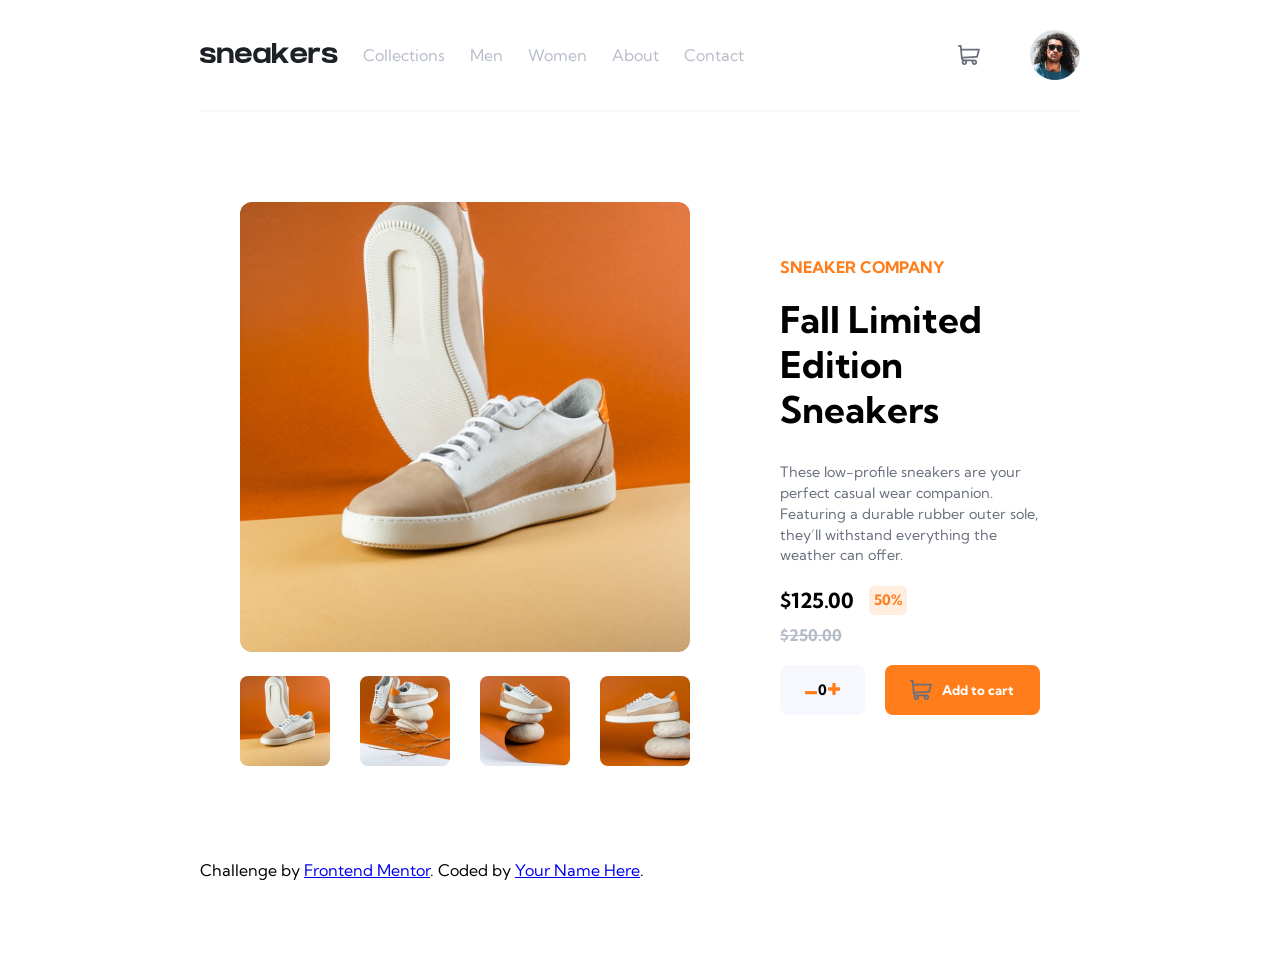
==== e-commerce-product-page/ecommerce-product-page-main/index.html @ 67d880ed "page-ecomerce" ====
<!DOCTYPE html>
<html lang="pt-br">
<head>
  <meta charset="UTF-8">
  <meta name="viewport" content="width=device-width, initial-scale=1.0"> <!-- displays site properly based on user's device -->

  <link rel="icon" type="image/png" sizes="32x32" href="./images/favicon-32x32.png">
  <link rel="stylesheet" href="style.css">
  <link rel="stylesheet" href="mobile.css">
  <title>Frontend Mentor | E-commerce product page</title>

</head>
<body>

  <header>
    <nav>
      <ul>
        <li>
          <figure>
            <img class="logo" src="images/logo.svg" alt="logo">
          </figure>
        </li>
        <li>Collections</li>
        <li>Men</li>
        <li>Women</li>
        <li>About</li>
        <li>Contact</li>
        
          <figure class="profile">
            <img class="cart" src="images/icon-cart.svg" alt="">
            <img class="avatar" src="images/image-avatar.png" alt="">
          </figure>
       
        
      </ul>
    </nav>
  </header>

  <main>
    <section class="product">
      <figure>
        <img class="selected" src="images/image-product-1.jpg" alt="">
      </figure>
      <figure>
        <ul class="thumbnail">
          <li><img src="images/image-product-1-thumbnail.jpg" alt=""></li>
          <li><img src="images/image-product-2-thumbnail.jpg" alt=""></li>
          <li><img src="images/image-product-3-thumbnail.jpg" alt=""></li>
          <li><img src="images/image-product-4-thumbnail.jpg" alt=""></li>
        </ul>
      </figure>
    </section>
    <section class="description">
      <h4>Sneaker Company</h4>
      <h1>Fall Limited Edition Sneakers</h1>
      <p>
        These low-profile sneakers are your perfect casual wear companion. Featuring a
        durable rubber outer sole, they’ll withstand everything the weather can offer.
      </p>
      <div class="price">
        <div class="line-price">
          <h3>$125.00</h3>
          <p class="percent">50%</p class="percent">
        </div>
        <span class="old-price">$250.00</span>
      </div>
      <div class="line-cart">
        <div class="quant"> <!--JS-->
          <figure>
            <img src="images/icon-minus.svg" alt="minus">
          </figure>
          0
          <figure>
            <img src="images/icon-plus.svg" alt="plus">
          </figure>
        </div>
        <button class="btn"><img class="cart-btn" src="images/icon-cart.svg" alt="">Add to cart</button>
      </div>
    </section>
  </main>
  
  <div class="attribution">
    Challenge by <a href="https://www.frontendmentor.io?ref=challenge" target="_blank">Frontend Mentor</a>. 
    Coded by <a href="#">Your Name Here</a>.
  </div>
</body>
</html>
---- e-commerce-product-page/ecommerce-product-page-main/style.css ----
@import url('https://fonts.googleapis.com/css2?family=Kumbh+Sans:wght@400;700&display=swap');

:root{
    /* Primary */
    --Orange: hsl(26, 100%, 55%);
    --Pale: hsl(25, 100%, 94%);
    
    /* Neutral */
    --Verydarkblue: hsl(220, 13%, 13%);
    --Darkgrayishblue: hsl(219, 9%, 45%);
    --Grayishblue: hsl(220, 14%, 75%);
    --Lightgrayishblue: hsl(223, 64%, 98%);
    
    --font:'Kumbh Sans', sans-serif;
}

*{
    font-family: var(--font);
    margin: 0px;
    padding: 0px;
}

body{
    list-style: none;
    height: 100vh;
    margin: 30px 200px
}

main{
    display: flex;

}

header nav ul{
    display: flex;
    gap: 25px;
    list-style: none;
    align-items: center;
    color: var(--Grayishblue);
    padding-bottom: 30px;
    border-bottom: 2px solid var(--Lightgrayishblue);
    cursor: pointer;
    

}

header nav ul li{
    transition: all 0.5s;
}

header nav ul li:hover{
    color: var(--Darkgrayishblue);
}

nav figure.profile{
    display: flex;
    align-items: center;
    gap: 50px;
  justify-content: flex-end;
    flex-grow: 2;
}

.profile img.avatar{
    width: 50px
}

/* main */

main{
    margin: 90px 40px;
    display: flex;
    gap: 90px;
    align-items: center

   
}

section .selected{
    width: 450px;
    border-radius: 12px; 
}

ul.thumbnail{
    display: flex;
    justify-content: space-between;
    list-style: none;
    padding-top: 20px;
}

ul.thumbnail img{
    width: 90px;
    border-radius: 8px;
    transition: all 0.5s;

}

/* ul.thumbnail img:hover{
    border: 2.5px solid var(--Orange);
  
} */

section.description{
    display: flex;
    flex-direction: column;
    justify-content: space-around;

}

h4{
    color: var(--Orange);
    padding-bottom: 20px;
    text-transform: uppercase;
}

h1{
    font-size: 2.3rem;
    padding-bottom: 30px
}

.description p{
    font-size: 0.9rem;
    color: var(--Darkgrayishblue);
    line-height: 1.3rem;
}

.price{
    display: flex;
    flex-direction: column;
    gap: 10px;
    padding: 20px 0px;
}

.line-price{
    display: flex;
    align-items: center;
    gap: 15px;
}

p.percent{
    font-weight: 700;
    background-color: var(--Pale);
    color: var(--Orange);
    padding: 4px 5px;
    border-radius: 5px;
}

.old-price{
    color: var(--Grayishblue);
    font-weight: 700;
    text-decoration: line-through ;
}

.line-price h3{
    font-size: 1.3rem
}

.line-cart{
    display: flex;
    justify-content: space-between;
    gap: 20px;
}

.quant{
    display: flex;
    background-color: var(--Lightgrayishblue);
    flex-grow: 1;
    font-weight: 700;
    font-size: 0.9rem;
    padding: 15px 25px;
    align-items: center;
    justify-content: space-between;
    border-radius: 8px;

}

.btn{
    display: flex;
    align-items: center;
    justify-content: center;
    background-color: var(--Orange);
    color: white;
    border: none;
    gap: 10px;
    font-weight: 700;
    flex-grow: 1;
    padding: 15px 25px;
    border-radius: 8px;
    cursor: pointer
}
---- e-commerce-product-page/ecommerce-product-page-main/mobile.css ----
@media screen and (max-width: 640px) {
    
    main{
        flex-direction: column;
       
    }

    .description{
        margin: 10px;
    }

    img.selected {
        width: 100%;
        border-radius: 8px;
        transition: all 0.5s;
    
    }
}
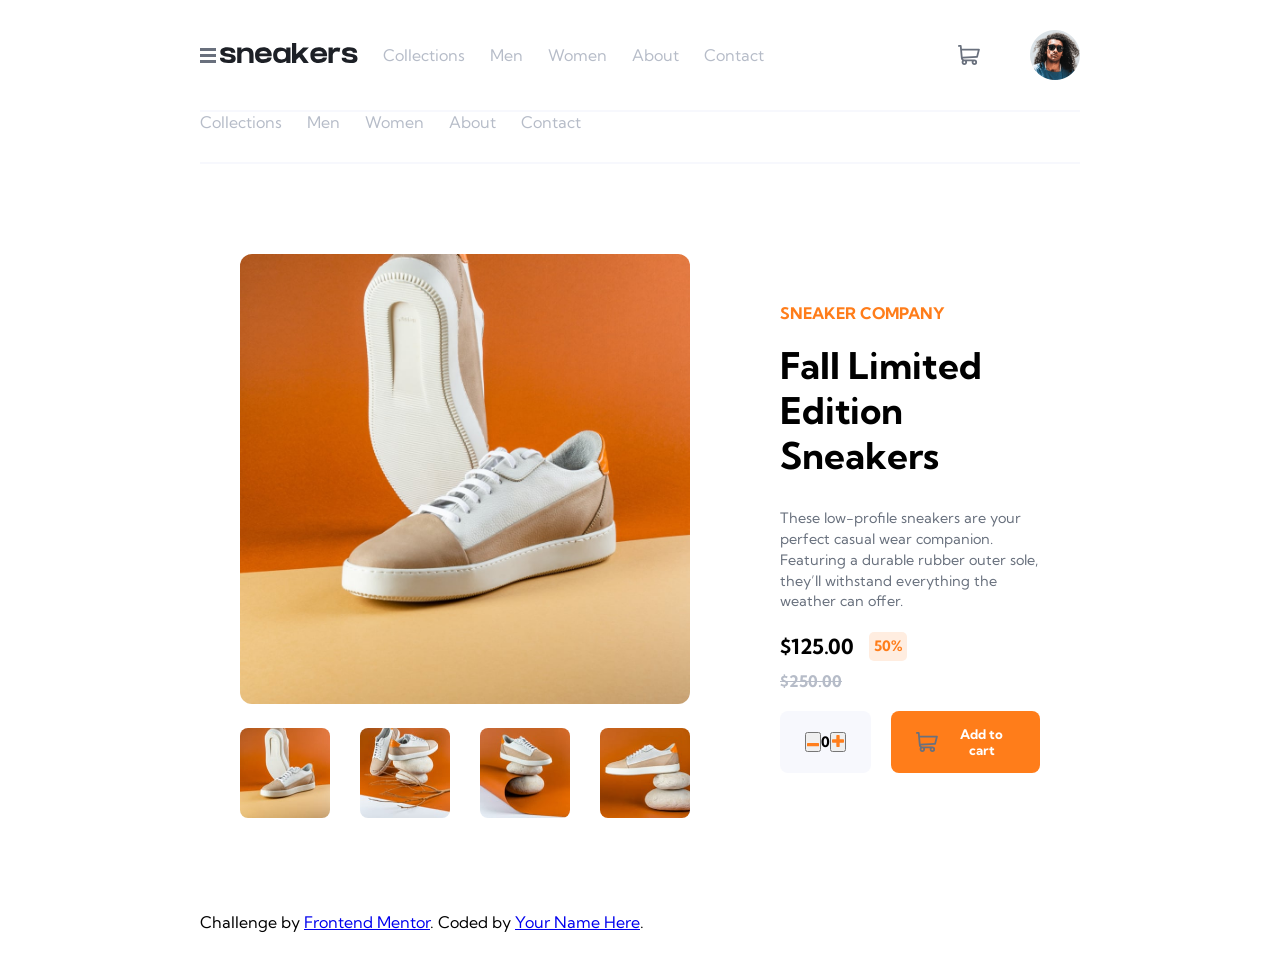
==== commit c7f3b849: "Update index.html added the js file and id's" ====
--- a/e-commerce-product-page/ecommerce-product-page-main/index.html
+++ b/e-commerce-product-page/ecommerce-product-page-main/index.html
@@ -7,6 +7,7 @@
   <link rel="icon" type="image/png" sizes="32x32" href="./images/favicon-32x32.png">
   <link rel="stylesheet" href="style.css">
   <link rel="stylesheet" href="mobile.css">
+  
   <title>Frontend Mentor | E-commerce product page</title>
 
 </head>
@@ -16,25 +17,41 @@
     <nav>
       <ul>
         <li>
-          <figure>
+          <figure class="mobile-menu">
+            <img class="menu-hamburger" src="images/icon-menu.svg" alt="">
             <img class="logo" src="images/logo.svg" alt="logo">
           </figure>
         </li>
-        <li>Collections</li>
-        <li>Men</li>
-        <li>Women</li>
-        <li>About</li>
-        <li>Contact</li>
+    
+          <li  class="list-men">Collections</li>
+          <li class="list-men">Men</li>
+          <li class="list-men">Women</li>
+          <li class="list-men">About</li>
+          <li class="list-men">Contact</li>
+        
         
           <figure class="profile">
             <img class="cart" src="images/icon-cart.svg" alt="">
             <img class="avatar" src="images/image-avatar.png" alt="">
+            
           </figure>
        
         
       </ul>
     </nav>
+    <nav class="navbar">
+      <ul>
+        <li >Collections</li>
+        <li>Men</li>
+        <li>Women</li>
+        <li>About</li>
+        <li>Contact</li>
+      </ul>
+    </nav>
+   
   </header>
+
+  
 
   <main>
     <section class="product">
@@ -50,6 +67,7 @@
         </ul>
       </figure>
     </section>
+    
     <section class="description">
       <h4>Sneaker Company</h4>
       <h1>Fall Limited Edition Sneakers</h1>
@@ -66,13 +84,17 @@
       </div>
       <div class="line-cart">
         <div class="quant"> <!--JS-->
-          <figure>
-            <img src="images/icon-minus.svg" alt="minus">
-          </figure>
-          0
-          <figure>
-            <img src="images/icon-plus.svg" alt="plus">
-          </figure>
+          <button id="minus">
+            <figure>
+              <img src="images/icon-minus.svg" alt="minus">
+            </figure>
+          </button>
+          <div id="value">0</div>
+          <button id="plus">
+            <figure>
+              <img src="images/icon-plus.svg" alt="plus">
+            </figure>
+          </button>
         </div>
         <button class="btn"><img class="cart-btn" src="images/icon-cart.svg" alt="">Add to cart</button>
       </div>
@@ -83,5 +105,6 @@
     Challenge by <a href="https://www.frontendmentor.io?ref=challenge" target="_blank">Frontend Mentor</a>. 
     Coded by <a href="#">Your Name Here</a>.
   </div>
+  <script src="script.js"></script>
 </body>
-</html>+</html>
--- a/e-commerce-product-page/ecommerce-product-page-main/mobile.css
+++ b/e-commerce-product-page/ecommerce-product-page-main/mobile.css
@@ -2,17 +2,43 @@
     
     main{
         flex-direction: column;
+        margin: 0px;
        
     }
 
     .description{
-        margin: 10px;
+       
     }
 
     img.selected {
-        width: 100%;
-        border-radius: 8px;
-        transition: all 0.5s;
+        width: 100vw;
+        border-radius: 0px;
+        margin: 0px;
+        
     
     }
+
+    body{
+        list-style: none;
+        height: 100vh;
+        margin: 15px;
+    }
+
+    li.list-men{
+        display: none;
+    }
+
+    header nav ul{
+        
+        padding-bottom: 20px;
+        border-bottom: 2px solid var(--Lightgrayishblue);
+    
+        
+    
+    }
+
+    ul.thumbnail{
+        display: none;
+        padding: 0px;
+    }
 }
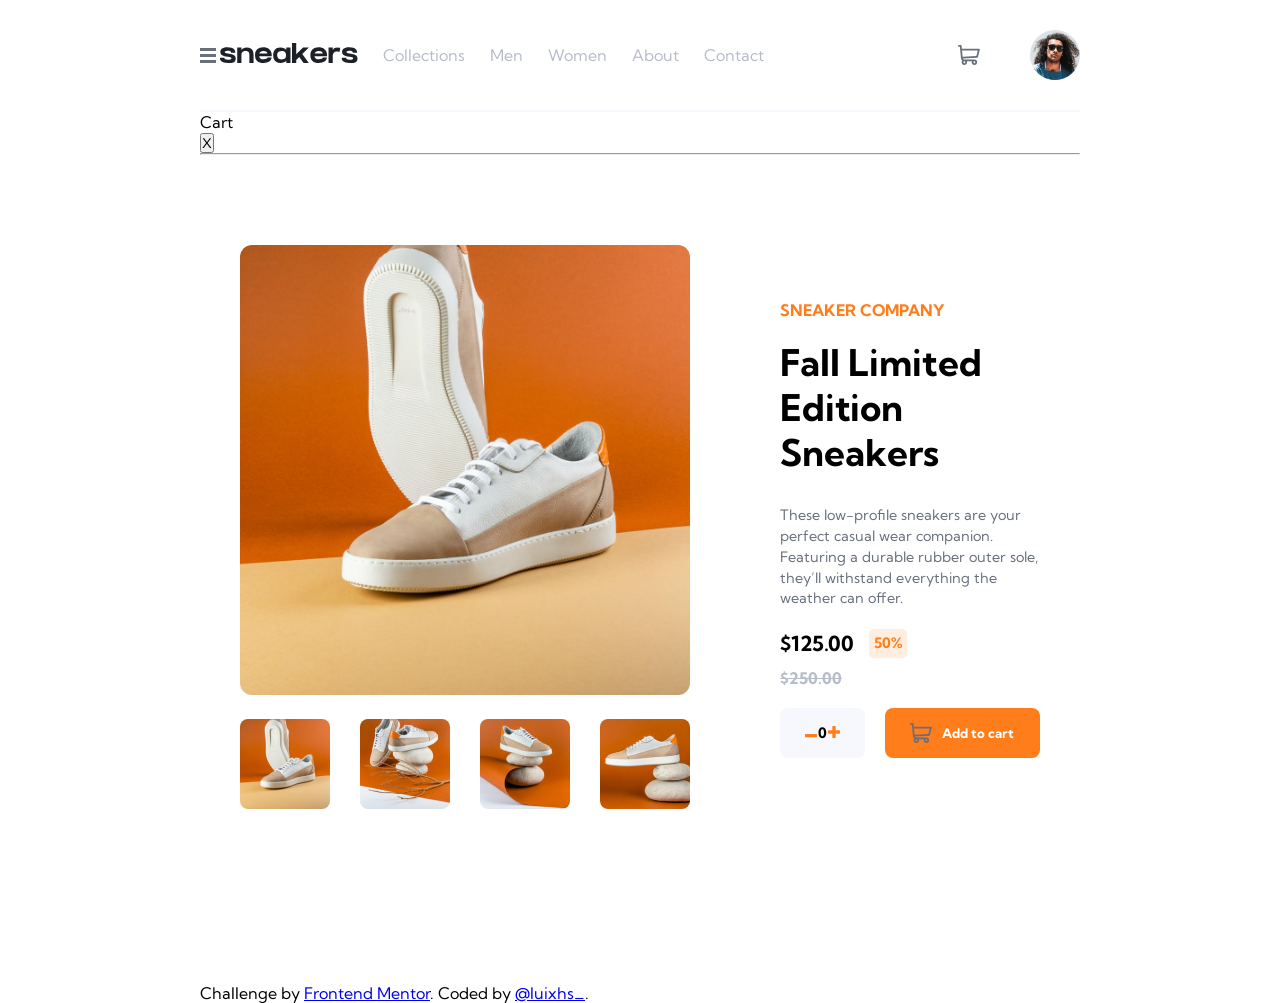
==== commit 7648b94e: "Update index.html added a cart section" ====
--- a/e-commerce-product-page/ecommerce-product-page-main/index.html
+++ b/e-commerce-product-page/ecommerce-product-page-main/index.html
@@ -51,9 +51,16 @@
    
   </header>
 
-  
+  <section class="cart-buy" id="cart-screen">
+    <div class="header-cart">
+      <p class="p-title">Cart</p>
+      <button id="exit">X</button>
+    </div>
+    <hr>
+  </section>
 
   <main>
+    
     <section class="product">
       <figure>
         <img class="selected" src="images/image-product-1.jpg" alt="">
@@ -67,6 +74,8 @@
         </ul>
       </figure>
     </section>
+
+    
     
     <section class="description">
       <h4>Sneaker Company</h4>
@@ -96,15 +105,15 @@
             </figure>
           </button>
         </div>
-        <button class="btn"><img class="cart-btn" src="images/icon-cart.svg" alt="">Add to cart</button>
+        <button class="btn" id="btnBuy"><img class="cart-btn" src="images/icon-cart.svg" alt="">Add to cart</button>
       </div>
     </section>
   </main>
   
   <div class="attribution">
     Challenge by <a href="https://www.frontendmentor.io?ref=challenge" target="_blank">Frontend Mentor</a>. 
-    Coded by <a href="#">Your Name Here</a>.
+    Coded by <a href="#"> @luixhs_</a>.
   </div>
-  <script src="script.js"></script>
+  <script defer src="script.js"></script>
 </body>
 </html>
--- a/e-commerce-product-page/ecommerce-product-page-main/style.css
+++ b/e-commerce-product-page/ecommerce-product-page-main/style.css
@@ -39,10 +39,15 @@
     color: var(--Grayishblue);
     padding-bottom: 30px;
     border-bottom: 2px solid var(--Lightgrayishblue);
-    cursor: pointer;
     
-
-}
+ 
+}
+
+nav.navbar{
+    display: none;
+   
+}
+
 
 header nav ul li{
     transition: all 0.5s;
@@ -68,6 +73,7 @@
 
 main{
     margin: 90px 40px;
+    padding-bottom: 80px;
     display: flex;
     gap: 90px;
     align-items: center
@@ -187,3 +193,8 @@
     border-radius: 8px;
     cursor: pointer
 }
+
+button#plus, button#minus{
+    background: none;
+    border: none;
+}
--- a/e-commerce-product-page/ecommerce-product-page-main/mobile.css
+++ b/e-commerce-product-page/ecommerce-product-page-main/mobile.css
@@ -3,17 +3,27 @@
     main{
         flex-direction: column;
         margin: 0px;
+        gap: 17px;
        
     }
 
-    .description{
-       
+    h1{
+        font-size: 2.3rem;
+        padding-bottom: 15px;
+    }
+
+    h4{
+        color: var(--Orange);
+        padding-bottom: 15px;
+        text-transform: uppercase;
     }
 
     img.selected {
         width: 100vw;
         border-radius: 0px;
         margin: 0px;
+    
+        
         
     
     }
@@ -24,16 +34,74 @@
         margin: 15px;
     }
 
+    header {
+        height: 60px;
+        transition: all .5s;
+
+    }
+
+
+
+    header:hover{
+        height: 140px;
+        
+    }
+
+    nav figure.profile{
+        gap: 20px;
+    }
+
     li.list-men{
         display: none;
+     
+    }
+
+    nav.navbar{
+        display: flex;
+        justify-content: space-around;
+        padding: 30px;
+        overflow: hidden;
+        cursor: pointer;
+        
+    }
+
+    nav.navbar ul{
+        list-style-type: none;
+        display: flex;
+        gap: 20px;
+    
+    }
+
+    nav.navbar ul li:hover{
+        font-size: 1.1rem;
+    
+    }
+
+    .menu-hamburger{
+        cursor: pointer;
+    }
+
+    .description p{
+        font-size: 1rem;
+        color: var(--Darkgrayishblue);
+        line-height: 1.4rem;
+    }
+
+    figure.mobile-menu{
+        display: flex;
+        align-items: center;
+        gap: 20px;
+
+    }
+
+    .profile img.avatar{
+        width: 35px;
     }
 
     header nav ul{
         
         padding-bottom: 20px;
-        border-bottom: 2px solid var(--Lightgrayishblue);
-    
-        
+        border-bottom: none;
     
     }
 
@@ -41,4 +109,30 @@
         display: none;
         padding: 0px;
     }
-}+
+    .price{
+        display: flex;
+        flex-direction: row;
+        gap: 10px;
+        flex-grow: 2;
+        align-items: center;
+        padding: 20px 0px;
+        justify-content: space-between;
+    }
+
+    p.percent{
+  
+        background-color: var(--Pale);
+        color: var(--Orange);
+        padding: 4px 7px;
+        border-radius: 5px;
+    }
+
+    .line-cart{
+        display: flex;
+        justify-content: space-between;
+        flex-direction: column;
+        gap: 20px;
+    }
+
+}
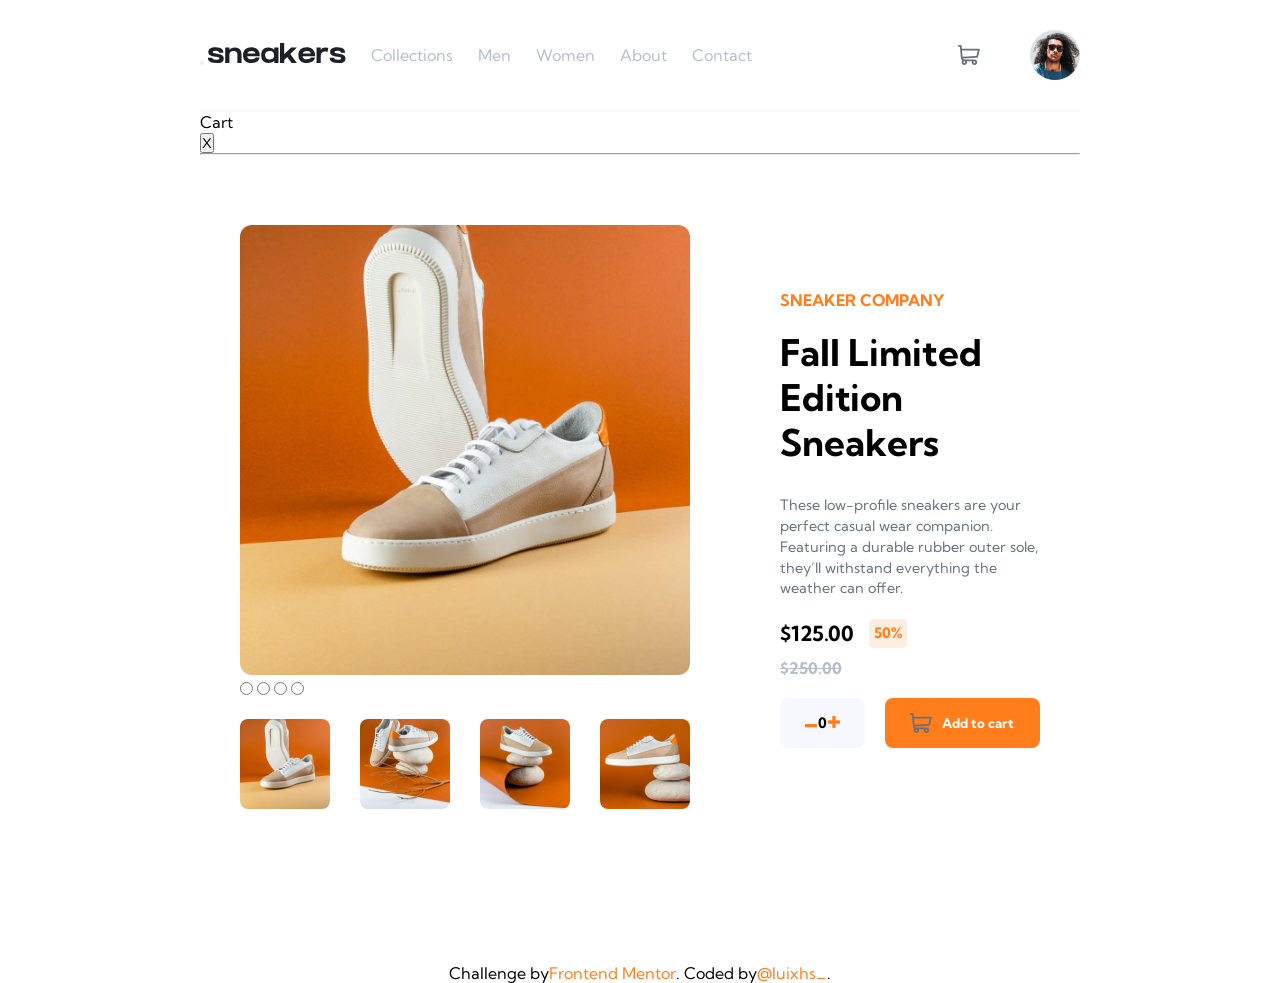
==== commit 2b978ae2: "Update index.html" ====
--- a/e-commerce-product-page/ecommerce-product-page-main/index.html
+++ b/e-commerce-product-page/ecommerce-product-page-main/index.html
@@ -13,12 +13,12 @@
 </head>
 <body>
 
-  <header>
+  <header id="header">
     <nav>
       <ul>
         <li>
           <figure class="mobile-menu">
-            <img class="menu-hamburger" src="images/icon-menu.svg" alt="">
+            <button id="btn-menu"><img class="menu-hamburger"  src="images/icon-menu.svg" alt=""></button>
             <img class="logo" src="images/logo.svg" alt="logo">
           </figure>
         </li>
@@ -63,8 +63,14 @@
     
     <section class="product">
       <figure>
-        <img class="selected" src="images/image-product-1.jpg" alt="">
+        <img class="selected" src="images/image-product-1.jpg" alt="" id="img-change">
       </figure>
+      <form action="#">
+        <input type="radio" name="radio" id="radio1" class="radio-img">
+        <input type="radio" name="radio" id="radio2" class="radio-img">
+        <input type="radio" name="radio" id="radio3" class="radio-img">
+        <input type="radio" name="radio" id="radio4" class="radio-img">
+      </form>
       <figure>
         <ul class="thumbnail">
           <li><img src="images/image-product-1-thumbnail.jpg" alt=""></li>
--- a/e-commerce-product-page/ecommerce-product-page-main/style.css
+++ b/e-commerce-product-page/ecommerce-product-page-main/style.css
@@ -43,6 +43,11 @@
  
 }
 
+.menu-hamburger{
+    display: none;
+}
+
+
 nav.navbar{
     display: none;
    
@@ -51,10 +56,15 @@
 
 header nav ul li{
     transition: all 0.5s;
+    cursor: pointer;
+    
+
 }
 
 header nav ul li:hover{
     color: var(--Darkgrayishblue);
+    text-decoration: 2px underline var(--Orange);
+
 }
 
 nav figure.profile{
@@ -72,7 +82,7 @@
 /* main */
 
 main{
-    margin: 90px 40px;
+    margin: 70px 40px;
     padding-bottom: 80px;
     display: flex;
     gap: 90px;
@@ -198,3 +208,13 @@
     background: none;
     border: none;
 }
+
+.attribution{
+    display: flex;
+    justify-content: center;
+}
+
+.attribution a{
+   color: var(--Orange);
+   text-decoration: none;
+}
--- a/e-commerce-product-page/ecommerce-product-page-main/mobile.css
+++ b/e-commerce-product-page/ecommerce-product-page-main/mobile.css
@@ -55,6 +55,41 @@
         display: none;
      
     }
+
+    /* carrinho */
+    #cart-screen{
+        left: 50%;
+        transform: translate(-50%);
+        position: absolute;
+        text-align: center;
+        background-color: white;
+        width: 90%;
+        height: 250px;
+        margin-top: 15px;
+        border-radius: 12px;
+        
+    }
+
+    .header-cart{
+        display: flex;
+        justify-content: space-between;
+        padding: 20px 15px;
+    }
+
+    .p-title{
+        font-weight: 700;
+    }
+
+    button#exit{
+        font-weight: 700;
+        color: white;
+        background-color: var(--Orange);
+        border: none;
+        width: 19px;
+        border-radius: 4px;
+        cursor: pointer;
+    }
+    /* fim carrinho */
 
     nav.navbar{
         display: flex;
